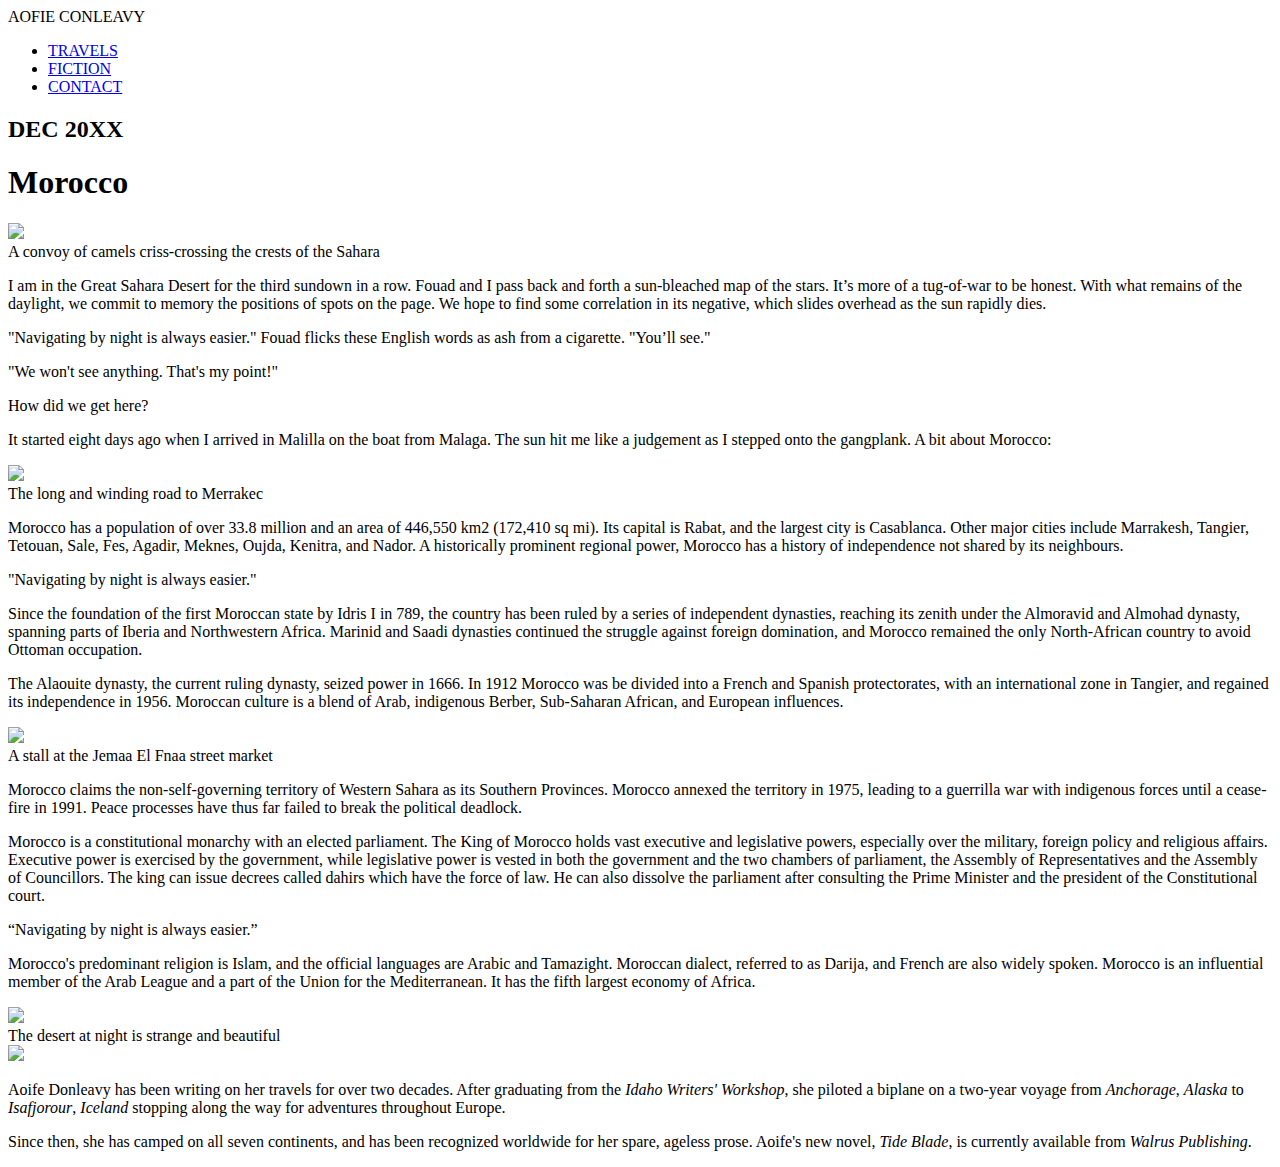
==== Travel_page/index.html @ 311b5306 "First commit" ====
<!DOCTYPE html>
<html>
  <head>
    <title>Morocco</title>
    <link rel="stylesheet" type="text/css" href="styles/reset.css" />
    <link rel="stylesheet" type="text/css" href="styles/style.css" />
    <link rel="preconnect" href="https://fonts.googleapis.com" />
    <link rel="preconnect" href="https://fonts.gstatic.com" crossorigin />
    <link
      href="https://fonts.googleapis.com/css2?family=Abril+Fatface&family=Merriweather:ital@0;1&family=Work+Sans:wght@400;500;800&display=swap"
      rel="stylesheet"
    />
  </head>
  <body>
    <!-- Header -->
    <nav class="header">
      <span class="logo">AOFIE CONLEAVY</span>
      <ul>
        <li><a href="#">TRAVELS</a></li>
        <li><a href="#">FICTION</a></li>
        <li><a href="#">CONTACT</a></li>
      </ul>
    </nav>

    <!-- Banner -->
    <div class="banner">
      <h2>DEC 20XX</h2>
      <h1>Morocco</h1>
    </div>

    <!-- Journal -->
    <div class="journal">
      <div class="first photo">
        <div class="image-container">
          <img
            src="https://content.codecademy.com/courses/freelance-1/unit-6/project-morocco/photo1.png"
          />
        </div>
        <span class="caption"
          >A convoy of camels criss-crossing the crests of the Sahara</span
        >
      </div>
      <p>
        <span class="first-letter">I</span> am in the Great Sahara Desert for
        the third sundown in a row. Fouad and I pass back and forth a
        sun-bleached map of the stars. It’s more of a tug-of-war to be honest.
        With what remains of the daylight, we commit to memory the positions of
        spots on the page. We hope to find some correlation in its negative,
        which slides overhead as the sun rapidly dies.
      </p>
      <p>
        "Navigating by night is always easier." Fouad flicks these English words
        as ash from a cigarette. "You’ll see."
      </p>
      <p>"We won't see anything. That's my point!"</p>
      <p>How did we get here?</p>
      <p>
        It started eight days ago when I arrived in Malilla on the boat from
        Malaga. The sun hit me like a judgement as I stepped onto the gangplank.
        A bit about Morocco:
      </p>
      <div class="photo">
        <div class="image-container">
          <img
            src="https://content.codecademy.com/courses/freelance-1/unit-6/project-morocco/photo2.png"
          />
        </div>
        <span class="caption">The long and winding road to Merrakec</span>
      </div>
      <p>
        Morocco has a population of over 33.8 million and an area of 446,550 km2
        (172,410 sq mi). Its capital is Rabat, and the largest city is
        Casablanca. Other major cities include Marrakesh, Tangier, Tetouan,
        Sale, Fes, Agadir, Meknes, Oujda, Kenitra, and Nador. A historically
        prominent regional power, Morocco has a history of independence not
        shared by its neighbours.
      </p>
      <span class="quote">"Navigating by night is always easier."</span>
      <p>
        Since the foundation of the first Moroccan state by Idris I in 789, the
        country has been ruled by a series of independent dynasties, reaching
        its zenith under the Almoravid and Almohad dynasty, spanning parts of
        Iberia and Northwestern Africa. Marinid and Saadi dynasties continued
        the struggle against foreign domination, and Morocco remained the only
        North-African country to avoid Ottoman occupation.
      </p>
      <p>
        The Alaouite dynasty, the current ruling dynasty, seized power in 1666.
        In 1912 Morocco was be divided into a French and Spanish protectorates,
        with an international zone in Tangier, and regained its independence in
        1956. Moroccan culture is a blend of Arab, indigenous Berber,
        Sub-Saharan African, and European influences.
      </p>
      <div class="photo">
        <div class="image-container">
          <img
            src="https://content.codecademy.com/courses/freelance-1/unit-6/project-morocco/photo3.png"
          />
        </div>
        <span class="caption">A stall at the Jemaa El Fnaa street market</span>
      </div>
      <p>
        Morocco claims the non-self-governing territory of Western Sahara as its
        Southern Provinces. Morocco annexed the territory in 1975, leading to a
        guerrilla war with indigenous forces until a cease-fire in 1991. Peace
        processes have thus far failed to break the political deadlock.
      </p>
      <p>
        Morocco is a constitutional monarchy with an elected parliament. The
        King of Morocco holds vast executive and legislative powers, especially
        over the military, foreign policy and religious affairs. Executive power
        is exercised by the government, while legislative power is vested in
        both the government and the two chambers of parliament, the Assembly of
        Representatives and the Assembly of Councillors. The king can issue
        decrees called dahirs which have the force of law. He can also dissolve
        the parliament after consulting the Prime Minister and the president of
        the Constitutional court.
      </p>
      <span class="quote">“Navigating by night is always easier.”</span>
      <p>
        Morocco's predominant religion is Islam, and the official languages are
        Arabic and Tamazight. Moroccan dialect, referred to as Darija, and
        French are also widely spoken. Morocco is an influential member of the
        Arab League and a part of the Union for the Mediterranean. It has the
        fifth largest economy of Africa.
      </p>
      <div class="photo">
        <div class="image-container">
          <img
            src="https://content.codecademy.com/courses/freelance-1/unit-6/project-morocco/photo4.png"
          />
        </div>
        <span class="caption"
          >The desert at night is strange and beautiful</span
        >
      </div>
    </div>

    <!-- Footer -->
    <footer>
      <div class="image-container">
        <img
          src="https://content.codecademy.com/courses/freelance-1/unit-6/project-morocco/author.png"
        />
      </div>
      <div class="content">
        <p>
          <span class="author">Aoife Donleavy</span> has been writing on her
          travels for over two decades. After graduating from the
          <em>Idaho Writers' Workshop</em>, she piloted a biplane on a two-year
          voyage from <em>Anchorage</em>, <em>Alaska</em> to
          <em>Isafjorour</em>, <em>Iceland</em> stopping along the way for
          adventures throughout Europe.
        </p>
        <p>
          Since then, she has camped on all seven continents, and has been
          recognized worldwide for her spare, ageless prose. Aoife's new novel,
          <em>Tide Blade</em>, is currently available from
          <em>Walrus Publishing</em>.
        </p>
      </div>
    </footer>
  </body>
</html>
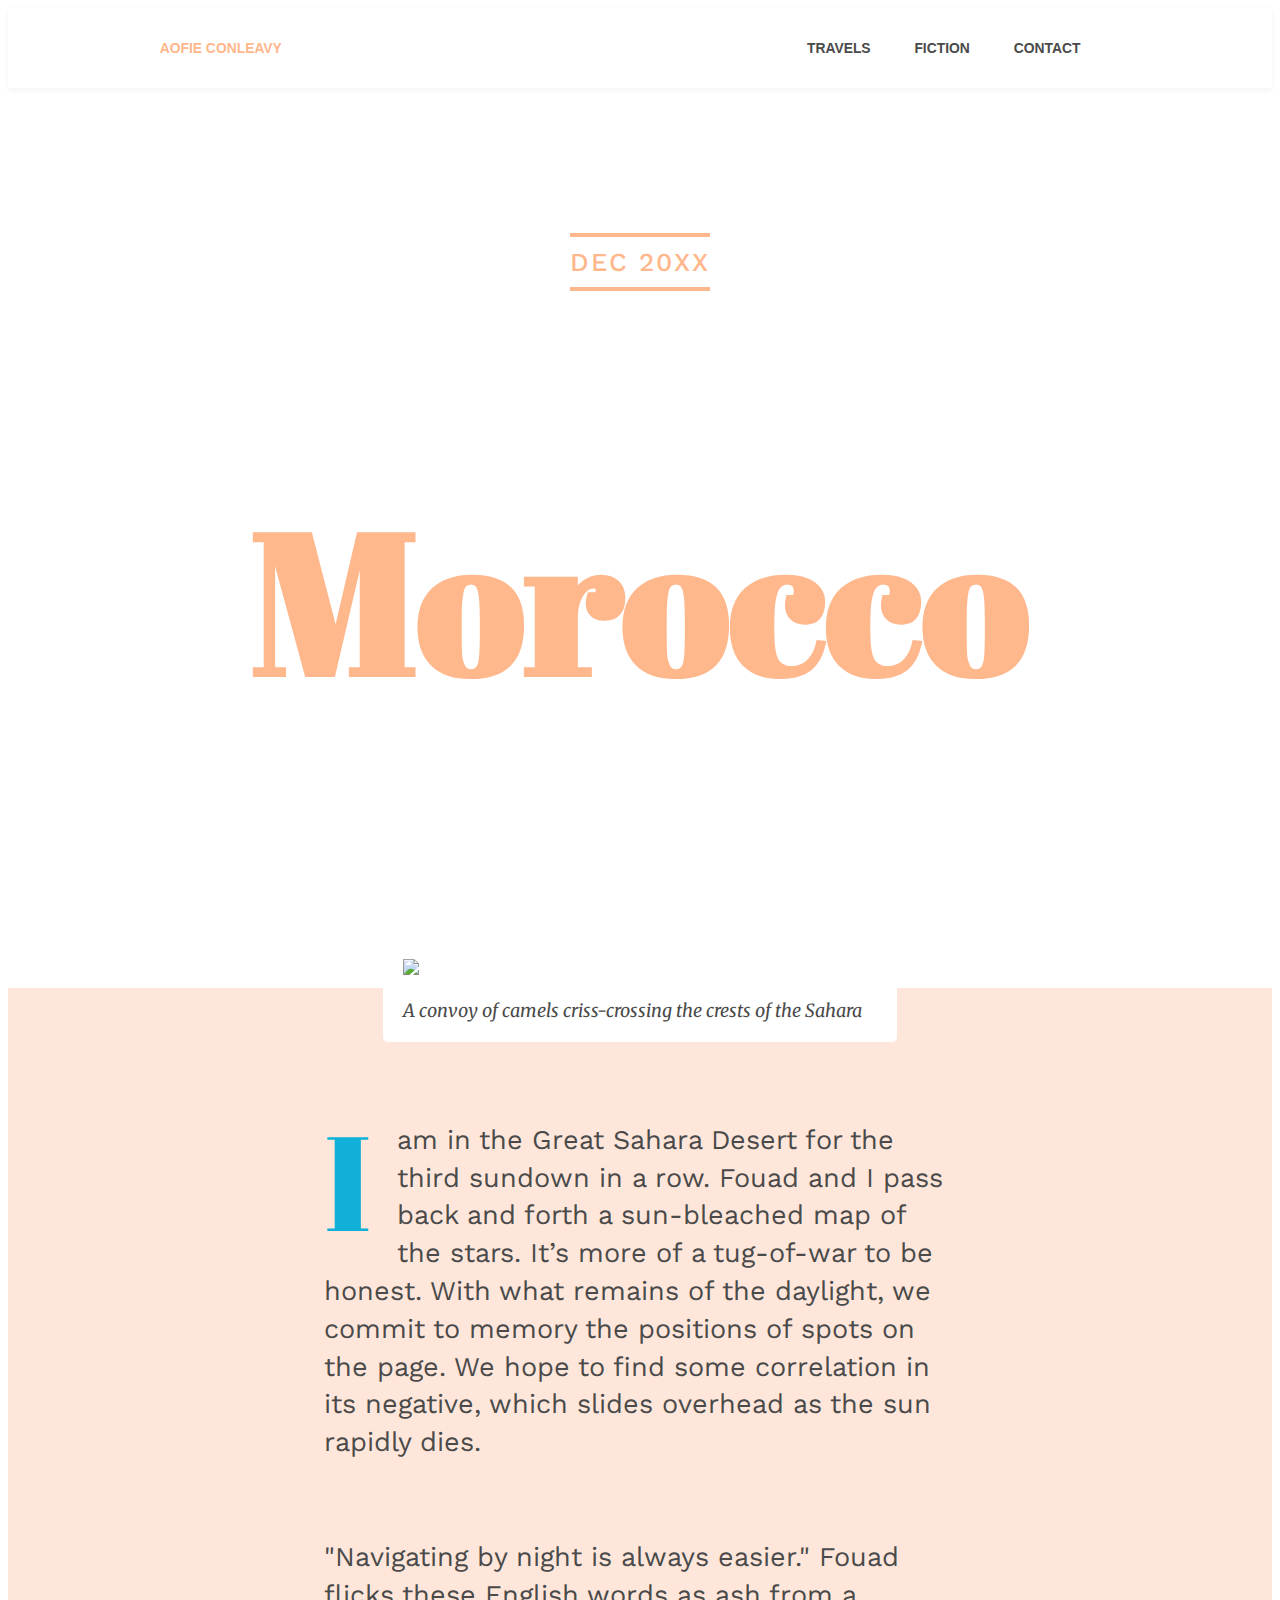
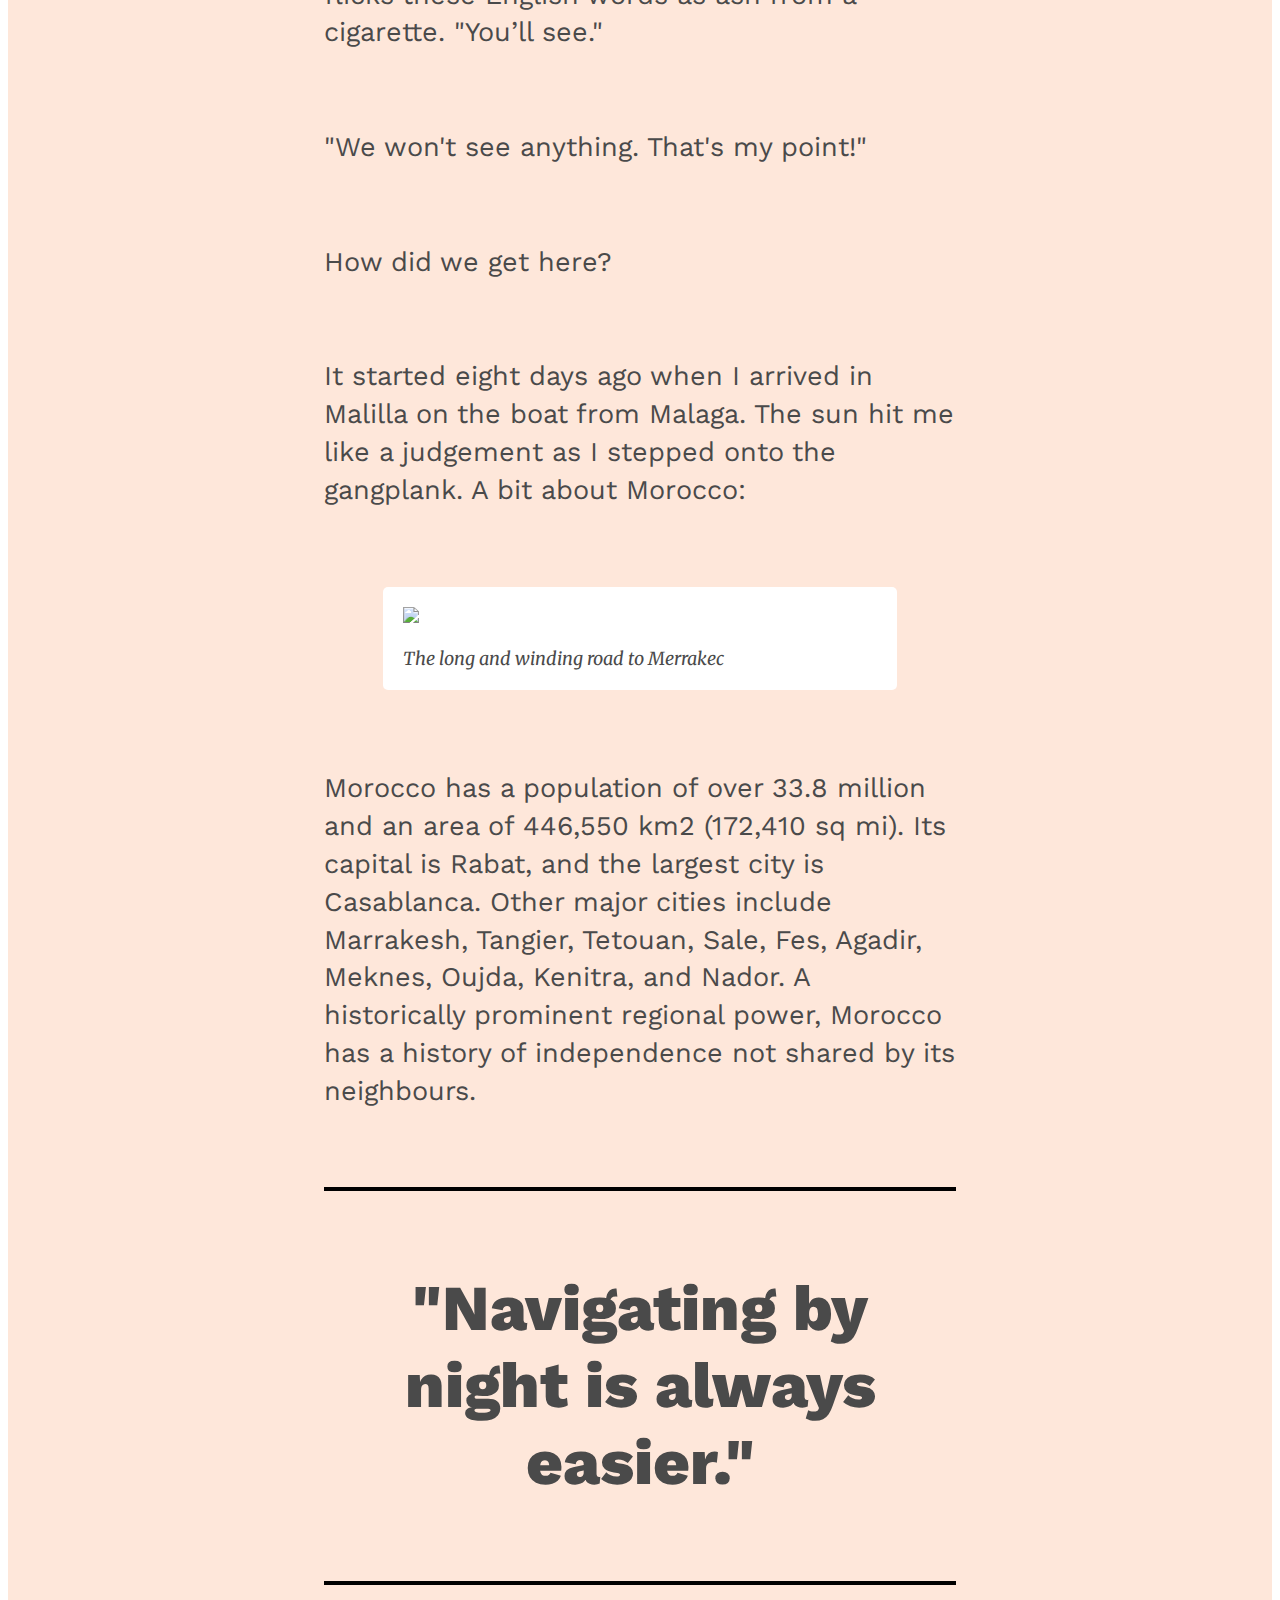
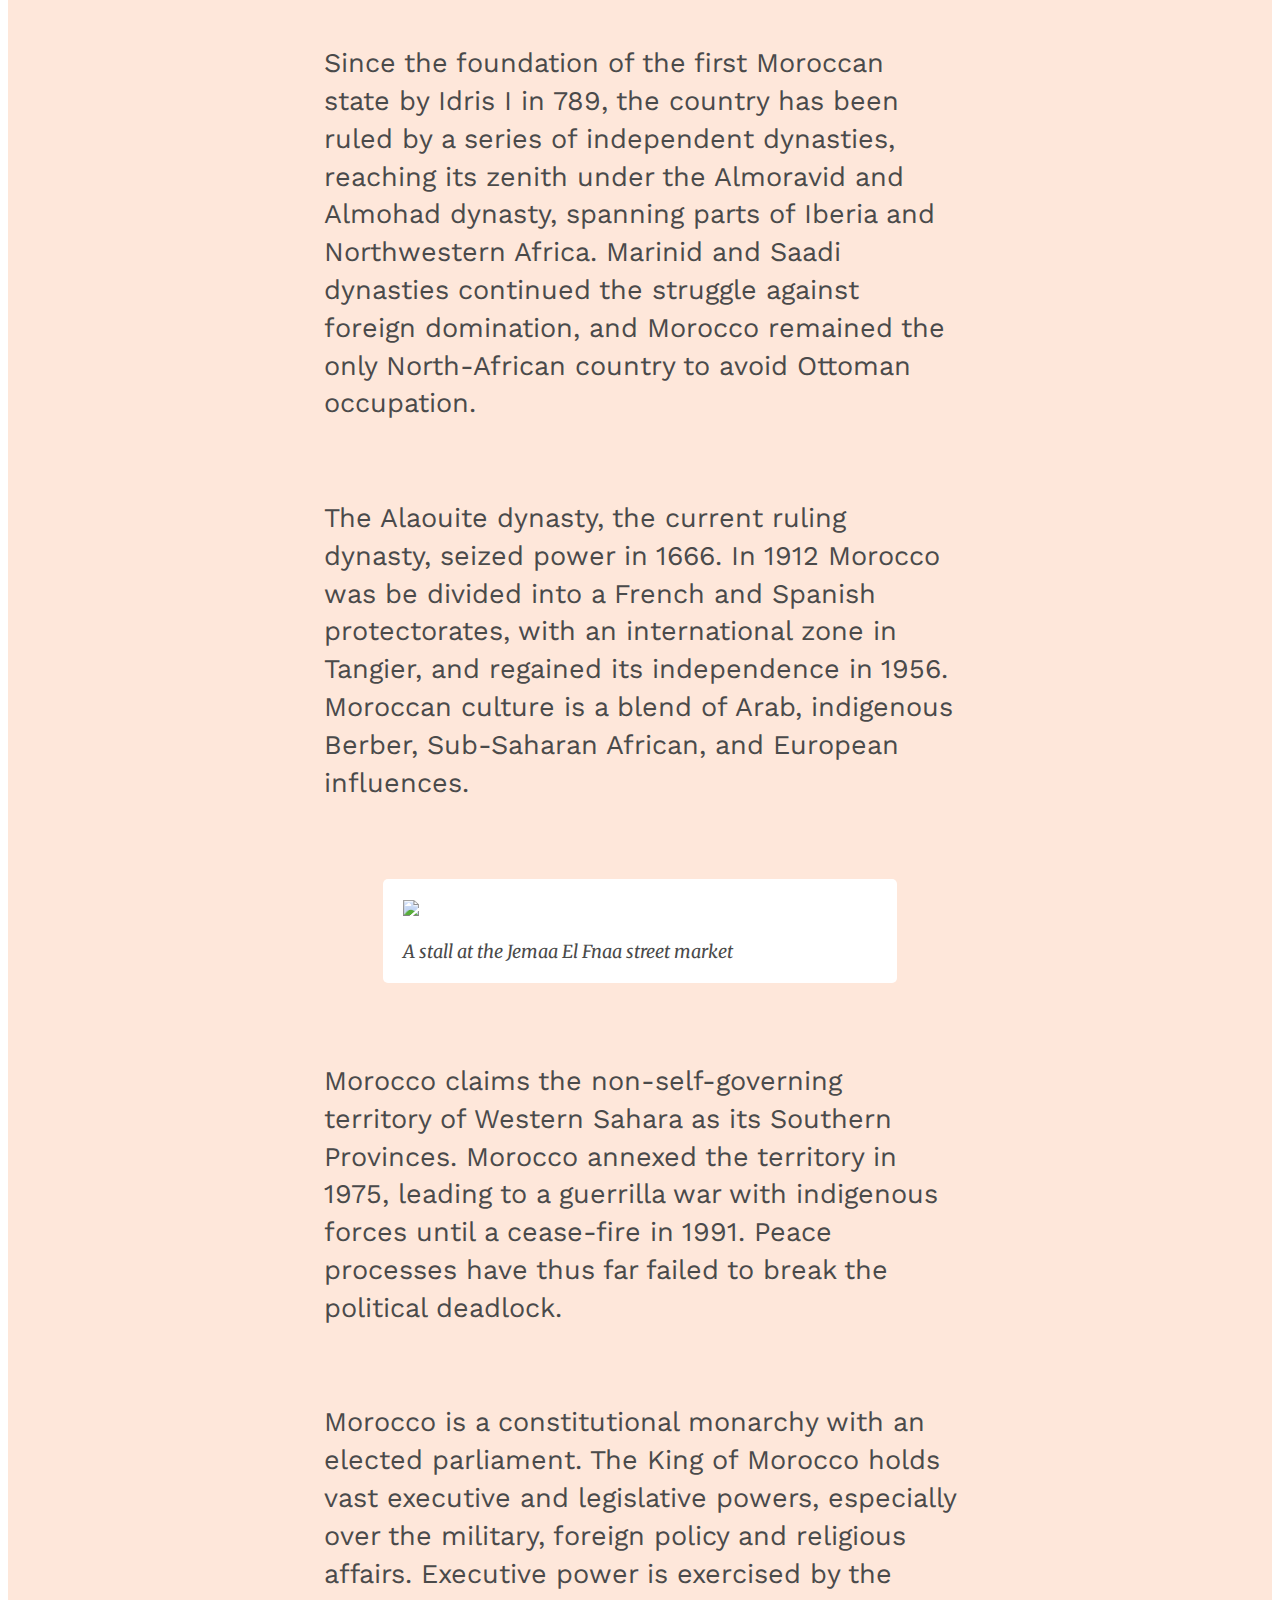
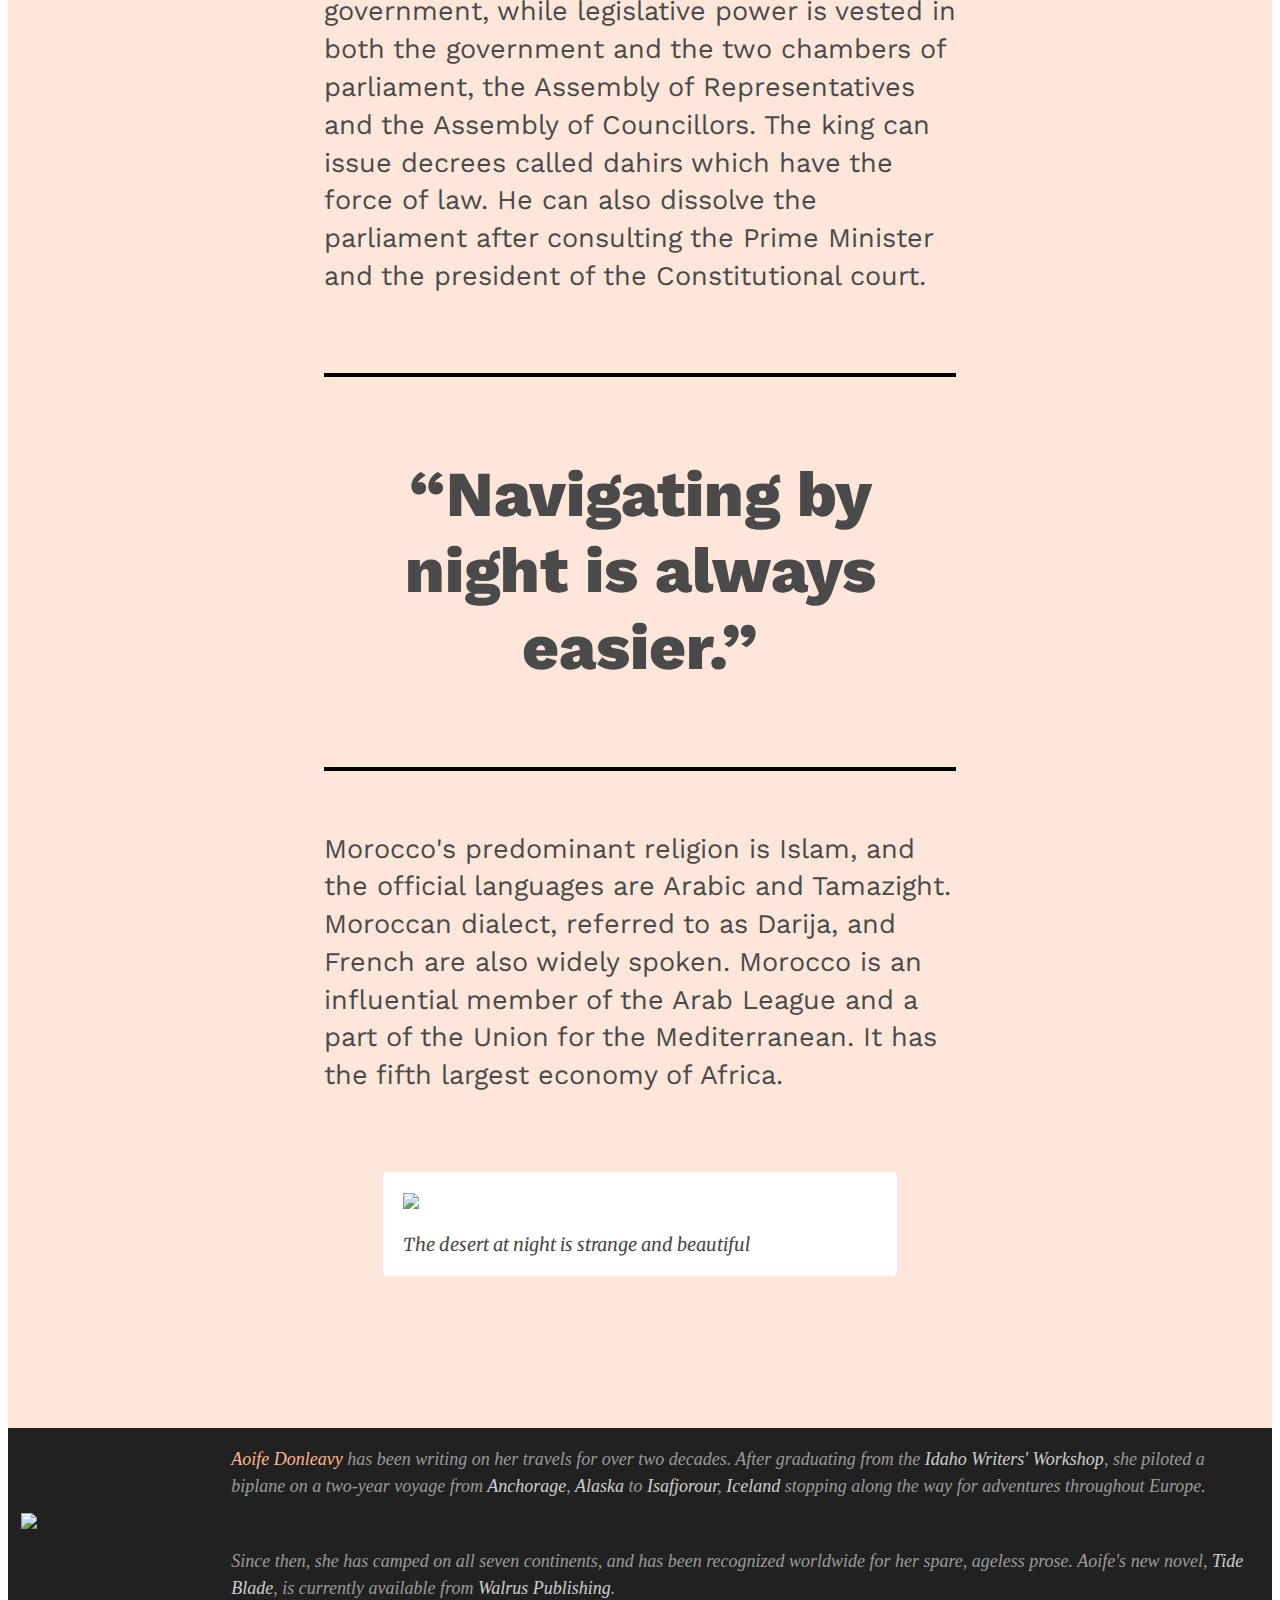
==== commit 73a906a1: "Updated path to the stylesheet" ====
--- a/Travel_page/index.html
+++ b/Travel_page/index.html
@@ -3,7 +3,7 @@
   <head>
     <title>Morocco</title>
     <link rel="stylesheet" type="text/css" href="styles/reset.css" />
-    <link rel="stylesheet" type="text/css" href="styles/style.css" />
+    <link rel="stylesheet" type="text/css" href="style.css" />
     <link rel="preconnect" href="https://fonts.googleapis.com" />
     <link rel="preconnect" href="https://fonts.gstatic.com" crossorigin />
     <link
--- a/Travel_page/style.css
+++ b/Travel_page/style.css
@@ -0,0 +1,225 @@
+html {
+  font-size: 18px;
+}
+
+@media only screen and (max-width: 1000px) {
+  html {
+    font-size: 16px;
+  }
+}
+
+@media only screen and (max-width: 680px) {
+  html {
+    font-size: 14px;
+  }
+}
+
+/* Header */
+
+.header {
+  display: flex;
+  justify-content: space-around;
+  align-items: center;
+  height: 4.44rem;
+  padding: 0 12%;
+  background-color: white;
+  box-shadow: 0 2px 6px 0 rgba(0, 0, 0, 0.05);
+  font-family: Verdana, sans-serif;
+  font-size: 0.77rem;
+  font-weight: bold;
+}
+
+.header .logo {
+  flex-grow: 1;
+  color: #ffb78c;
+}
+
+.header li {
+  display: inline;
+  padding-right: 2.22rem;
+}
+
+.header li a {
+  text-decoration: none;
+  color: #4a4a4a;
+}
+
+@media only screen and (max-width: 550px) {
+  .header {
+    flex-direction: column;
+  }
+
+  .header .logo {
+    flex-grow: 0;
+  }
+}
+
+/* Banner */
+
+.banner {
+  display: flex;
+  flex-direction: column;
+  justify-content: center;
+  align-items: center;
+  height: 50rem;
+  background: url('https://content.codecademy.com/courses/freelance-1/unit-6/project-morocco/banner.jpg')
+    center center no-repeat;
+  background-size: cover;
+  color: #ffb78c;
+}
+
+.banner h2 {
+  padding: 0.55rem 0;
+  border-top: 4px solid #ffb78c;
+  border-bottom: 4px solid #ffb78c;
+  font-size: 1.44rem;
+  letter-spacing: 2px;
+  font-weight: 500;
+  font-family: 'Work Sans', 'Arial', sans-serif;
+}
+
+.banner h1 {
+  padding-top: 1.11rem;
+  font-size: 11rem;
+  font-weight: 900;
+  font-family: 'Abril Fatface', cursive, sans-serif;
+}
+
+@media only screen and (max-width: 750px) {
+  .banner {
+    height: 40rem;
+  }
+
+  .banner h1 {
+    font-size: 8rem;
+  }
+}
+
+@media only screen and (max-width: 530px) {
+  .banner {
+    height: 30rem;
+  }
+
+  .banner h1 {
+    font-size: 6rem;
+  }
+}
+
+/* Journal */
+
+.journal {
+  padding: 0 25% 4rem 25%;
+  background-color: rgb(254, 231, 218);
+  color: #4a4a4a;
+  font-family: 'Work Sans', sans-serif;
+}
+
+.photo {
+  width: 75%;
+  padding: 1.11rem;
+  border-radius: 5px;
+  margin: 0 auto 4.44rem auto;
+  background-color: white;
+}
+
+.photo .image-container {
+  overflow: hidden;
+  margin-bottom: 1.11rem;
+}
+
+.photo .image-container img {
+  width: 100%;
+}
+
+.photo .caption {
+  font-style: italic;
+  font-family: 'Merriweather', serif;
+}
+
+.photo.first {
+  position: relative;
+  top: -2.77rem;
+  margin-bottom: 1.67rem;
+}
+
+.journal p {
+  padding-bottom: 2.77rem;
+  font-size: 1.5rem;
+  line-height: 1.4;
+}
+
+.journal .first-letter {
+  float: left;
+  padding-right: 1.4rem;
+  font-family: 'Abril Fatface', serif;
+  font-size: 7.44rem;
+  color: #10b0d8;
+  line-height: 0.87;
+}
+
+.quote {
+  display: block;
+  padding: 4.44rem 0;
+  margin-bottom: 3.33rem;
+  border-top: 4px solid black;
+  border-bottom: 4px solid black;
+  text-align: center;
+  font-size: 3.55rem;
+  font-weight: 800;
+  line-height: 1.2;
+}
+
+@media only screen and (max-width: 680px) {
+  .journal {
+    padding: 0 10% 4rem 10%;
+  }
+}
+
+/* Footer */
+
+footer {
+  display: flex;
+  align-items: center;
+  padding: 0 1%;
+  background-color: #212121;
+}
+
+footer .image-container {
+  width: 400px;
+}
+
+footer .content {
+  flex-grow: 1;
+  font-style: italic;
+  color: #9b9b9b;
+  line-height: 1.5;
+}
+
+footer p {
+  padding-bottom: 1.66rem;
+}
+
+footer p:last-child {
+  padding-bottom: 0;
+}
+
+footer .author {
+  color: #ffb78c;
+}
+
+footer em {
+  color: #cfcfcf;
+}
+
+@media only screen and (max-width: 750px) {
+  footer {
+    flex-direction: column;
+    padding: 0 10% 2rem 10%;
+  }
+
+  footer .image-container {
+    height: 300px;
+    margin-bottom: 2rem;
+    overflow: hidden;
+  }
+}
